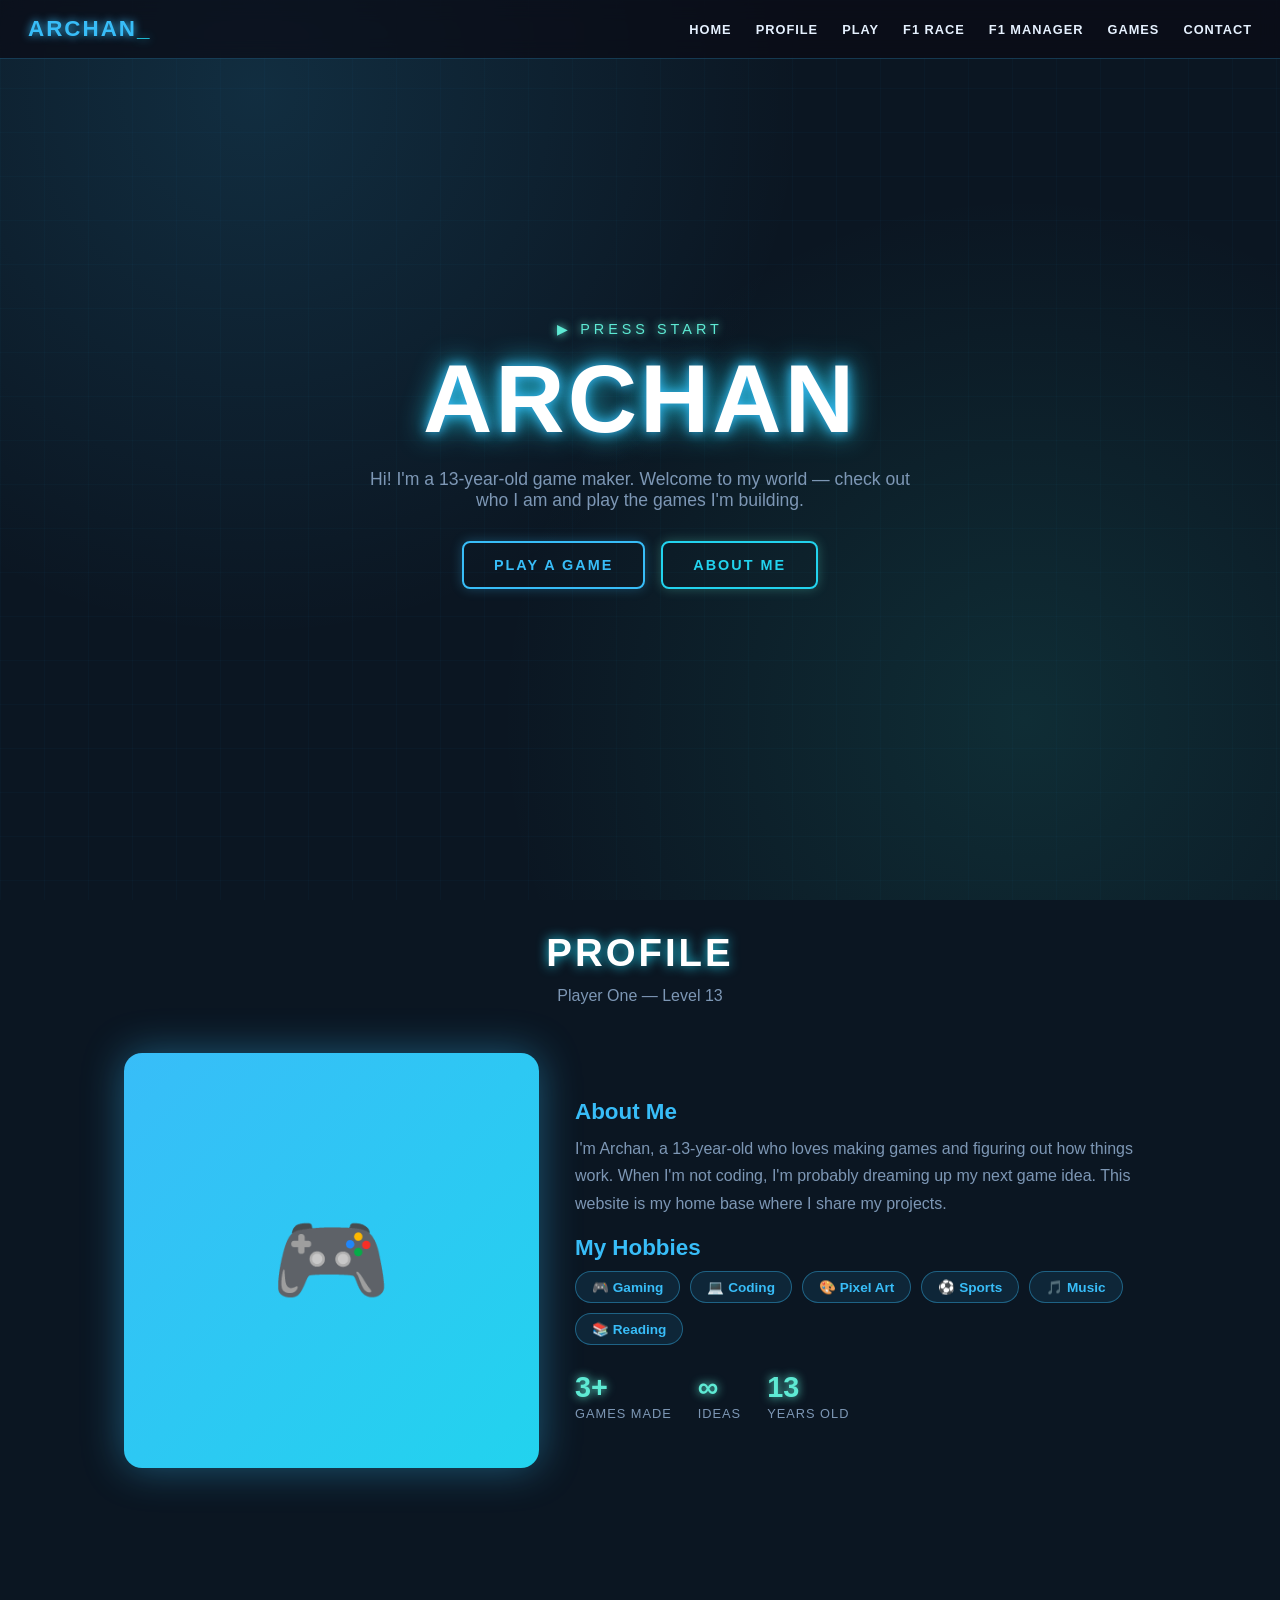
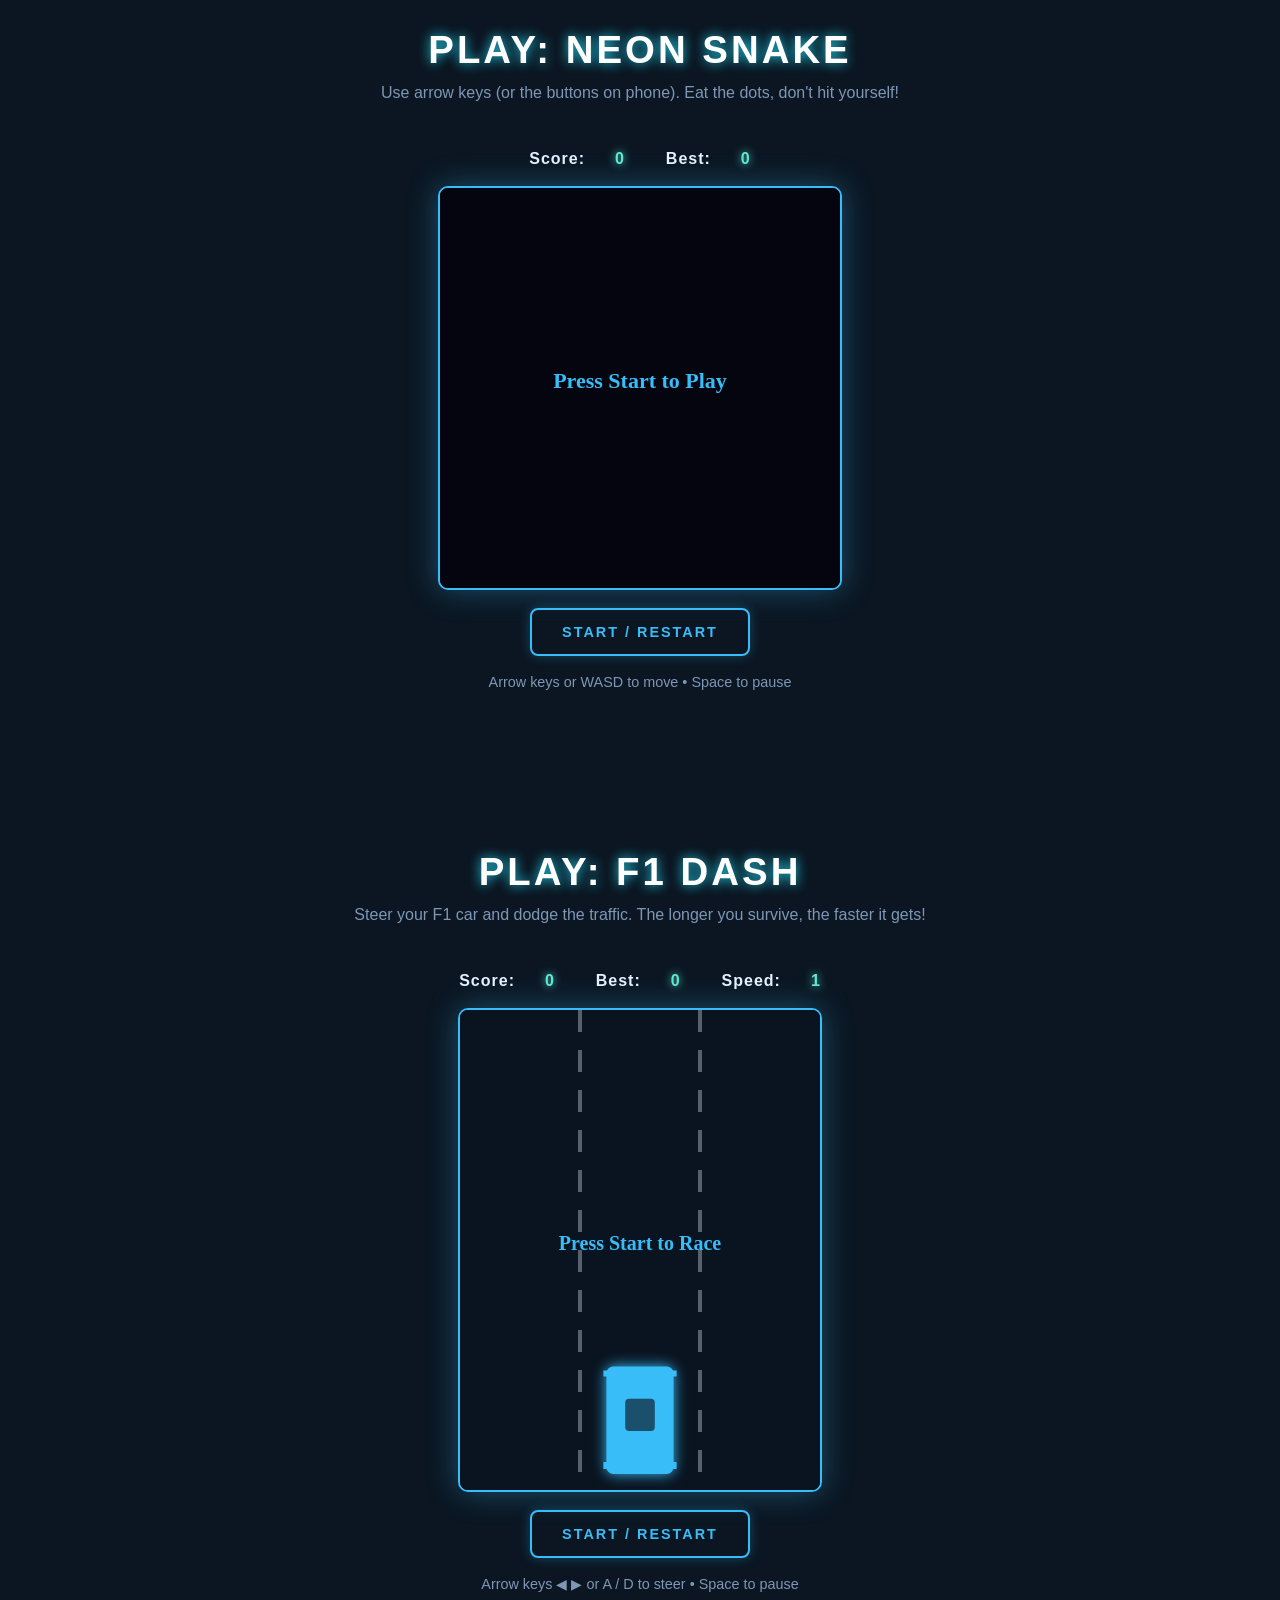
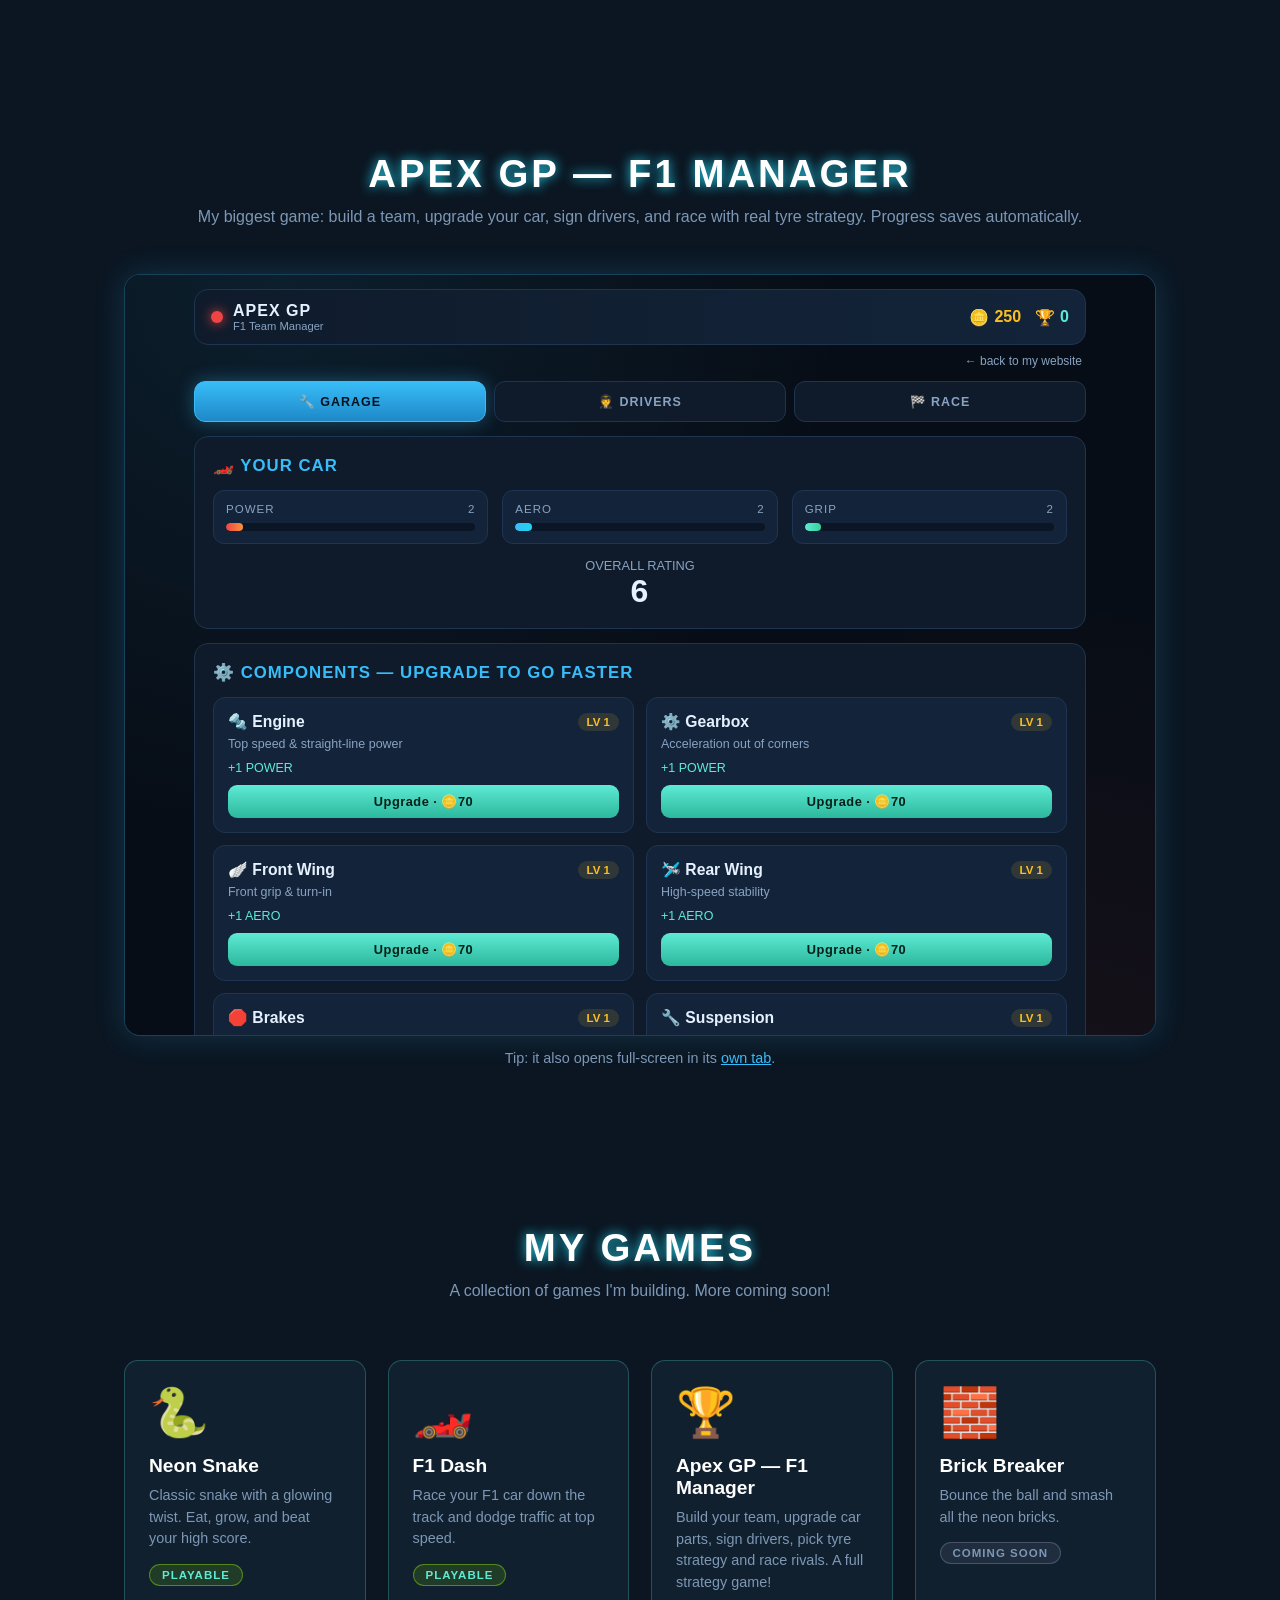
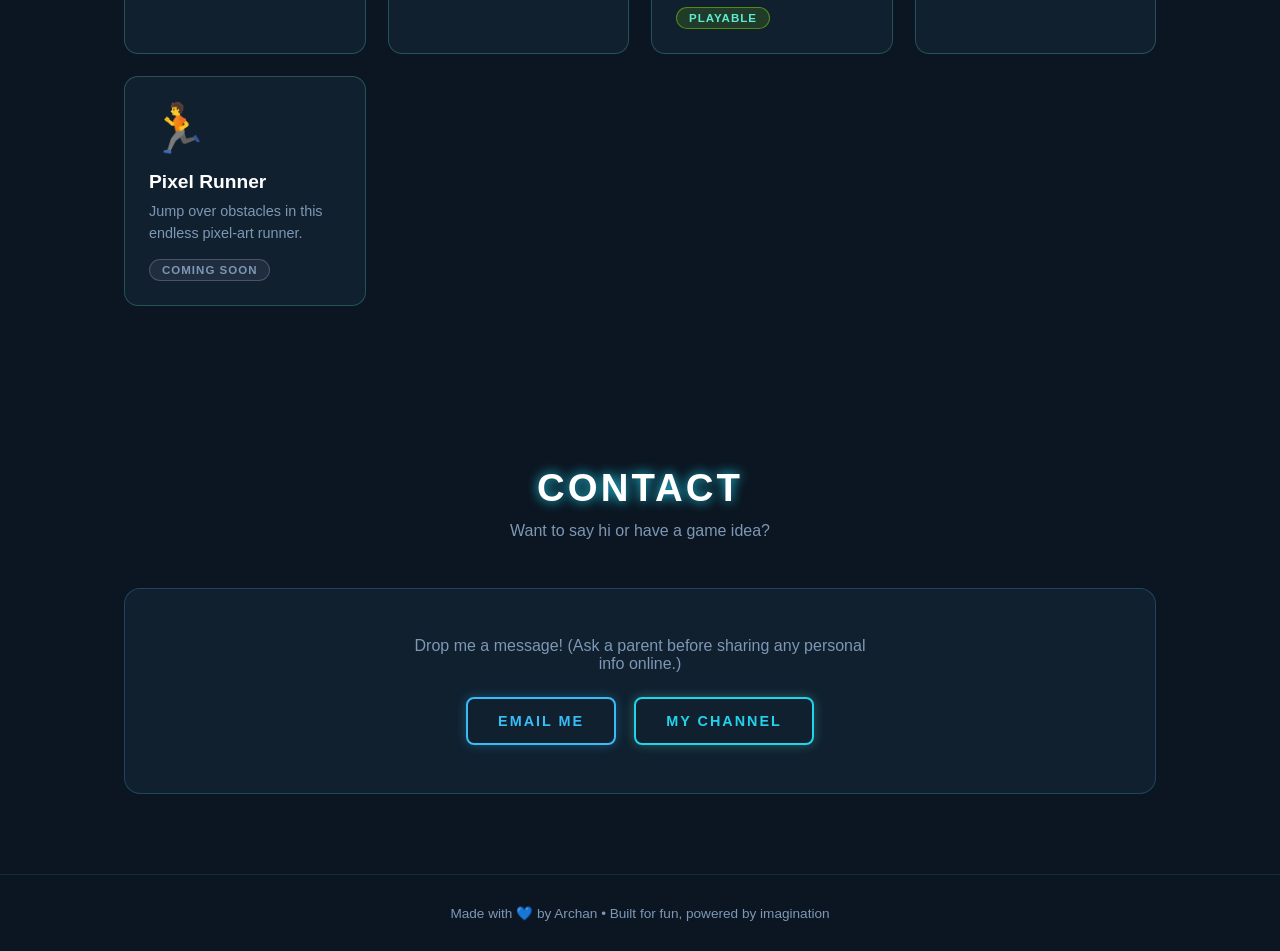
==== index.html @ 7ba4f59b "Initial commit: archan website" ====
<!DOCTYPE html>
<html lang="en">
<head>
<meta charset="UTF-8">
<meta name="viewport" content="width=device-width, initial-scale=1.0">
<title>Archan • Player One</title>
<style>
  :root{
    --bg:#0b1622;
    --bg2:#12233a;
    --neon:#38bdf8;   /* sky blue */
    --neon2:#22d3ee;  /* cyan */
    --neon3:#5eead4;  /* aqua/teal */
    --text:#e6f1ff;
    --muted:#7d97b5;
    --card:#10202f;
  }
  *{box-sizing:border-box;margin:0;padding:0}
  html{scroll-behavior:smooth}
  body{
    font-family:'Trebuchet MS','Segoe UI',sans-serif;
    background:var(--bg);
    color:var(--text);
    overflow-x:hidden;
  }
  /* animated grid background */
  body::before{
    content:"";position:fixed;inset:0;z-index:-2;
    background:
      radial-gradient(circle at 20% 10%, rgba(56,189,248,.14), transparent 42%),
      radial-gradient(circle at 80% 80%, rgba(45,212,191,.12), transparent 42%),
      var(--bg);
  }
  body::after{
    content:"";position:fixed;inset:0;z-index:-1;opacity:.25;
    background-image:
      linear-gradient(rgba(56,189,248,.12) 1px, transparent 1px),
      linear-gradient(90deg, rgba(56,189,248,.12) 1px, transparent 1px);
    background-size:44px 44px;
    animation:grid 14s linear infinite;
  }
  @keyframes grid{from{background-position:0 0}to{background-position:0 44px}}

  /* NAV */
  nav{
    position:sticky;top:0;z-index:50;
    display:flex;justify-content:space-between;align-items:center;
    padding:16px 28px;
    background:rgba(10,10,20,.7);
    backdrop-filter:blur(10px);
    border-bottom:1px solid rgba(56,189,248,.25);
  }
  .logo{
    font-size:1.4rem;font-weight:bold;letter-spacing:2px;
    color:var(--neon);
    text-shadow:0 0 8px var(--neon);
  }
  .logo span{color:var(--neon2);text-shadow:0 0 8px var(--neon2)}
  nav ul{display:flex;gap:24px;list-style:none}
  nav a{
    color:var(--text);text-decoration:none;font-weight:bold;
    text-transform:uppercase;font-size:.8rem;letter-spacing:1px;
    transition:.2s;
  }
  nav a:hover{color:var(--neon);text-shadow:0 0 8px var(--neon)}

  /* HERO */
  .hero{
    min-height:88vh;display:flex;flex-direction:column;
    align-items:center;justify-content:center;text-align:center;padding:40px 20px;
  }
  .hero .tag{
    color:var(--neon3);letter-spacing:4px;font-size:.9rem;
    text-shadow:0 0 8px var(--neon3);margin-bottom:14px;
    animation:blink 1.4s steps(2) infinite;
  }
  @keyframes blink{50%{opacity:.3}}
  .hero h1{
    font-size:clamp(2.6rem,9vw,6rem);line-height:1;
    text-transform:uppercase;letter-spacing:3px;
    color:#fff;
    text-shadow:0 0 12px var(--neon),0 0 28px var(--neon2);
  }
  .hero p{max-width:560px;margin:22px auto 30px;color:var(--muted);font-size:1.1rem}
  .btns{display:flex;gap:16px;flex-wrap:wrap;justify-content:center}
  .btn{
    padding:14px 30px;border:2px solid var(--neon);border-radius:8px;
    background:transparent;color:var(--neon);font-weight:bold;cursor:pointer;
    text-transform:uppercase;letter-spacing:2px;text-decoration:none;font-size:.9rem;
    transition:.2s;box-shadow:0 0 12px rgba(56,189,248,.3);
  }
  .btn:hover{background:var(--neon);color:var(--bg);box-shadow:0 0 24px var(--neon)}
  .btn.pink{border-color:var(--neon2);color:var(--neon2);box-shadow:0 0 12px rgba(94,234,212,.3)}
  .btn.pink:hover{background:var(--neon2);color:var(--bg);box-shadow:0 0 24px var(--neon2)}

  /* SECTIONS */
  section{padding:80px 24px;max-width:1080px;margin:0 auto}
  .title{
    text-align:center;font-size:2.4rem;text-transform:uppercase;
    letter-spacing:3px;margin-bottom:12px;color:#fff;
    text-shadow:0 0 12px var(--neon2);
  }
  .subtitle{text-align:center;color:var(--muted);margin-bottom:48px}

  /* PROFILE */
  .profile-grid{display:grid;grid-template-columns:1fr 1.4fr;gap:36px;align-items:center}
  .avatar{
    aspect-ratio:1;border-radius:18px;
    background:linear-gradient(135deg,var(--neon),var(--neon2));
    display:flex;align-items:center;justify-content:center;
    font-size:6rem;box-shadow:0 0 40px rgba(56,189,248,.4);
  }
  .bio h3{color:var(--neon);margin-bottom:10px;font-size:1.4rem}
  .bio p{color:var(--muted);line-height:1.7;margin-bottom:18px}
  .chips{display:flex;flex-wrap:wrap;gap:10px}
  .chip{
    padding:7px 16px;border-radius:30px;font-size:.85rem;font-weight:bold;
    background:rgba(56,189,248,.1);border:1px solid rgba(56,189,248,.4);color:var(--neon);
  }
  .stats{display:flex;gap:26px;margin-top:26px;flex-wrap:wrap}
  .stat b{display:block;font-size:1.8rem;color:var(--neon3);text-shadow:0 0 10px var(--neon3)}
  .stat span{color:var(--muted);font-size:.8rem;text-transform:uppercase;letter-spacing:1px}

  /* GAME */
  .game-wrap{display:flex;flex-direction:column;align-items:center;gap:18px}
  .game-hud{display:flex;gap:30px;font-weight:bold;letter-spacing:1px}
  .game-hud span{color:var(--neon3);text-shadow:0 0 8px var(--neon3)}
  canvas{
    background:#05050f;border:2px solid var(--neon);border-radius:10px;
    box-shadow:0 0 30px rgba(56,189,248,.35);max-width:100%;touch-action:none;
  }
  .game-help{color:var(--muted);font-size:.9rem;text-align:center}
  .dpad{display:none;grid-template-columns:repeat(3,56px);gap:8px;margin-top:6px}
  .dpad button{
    height:56px;border:1px solid var(--neon);background:rgba(56,189,248,.08);
    color:var(--neon);font-size:1.3rem;border-radius:10px;cursor:pointer;
  }
  .dpad button:active{background:var(--neon);color:var(--bg)}

  /* GALLERY */
  .gallery{display:grid;grid-template-columns:repeat(auto-fill,minmax(230px,1fr));gap:22px;margin-top:60px}
  .card{
    background:var(--card);border:1px solid rgba(94,234,212,.25);border-radius:14px;
    padding:24px;transition:.25s;cursor:pointer;
  }
  .card:hover{transform:translateY(-6px);border-color:var(--neon2);box-shadow:0 0 26px rgba(94,234,212,.35)}
  .card .ico{font-size:3rem;margin-bottom:14px}
  .card h4{font-size:1.2rem;margin-bottom:8px;color:#fff}
  .card p{color:var(--muted);font-size:.9rem;line-height:1.5}
  .card .badge{
    display:inline-block;margin-top:14px;font-size:.72rem;font-weight:bold;
    text-transform:uppercase;letter-spacing:1px;padding:4px 12px;border-radius:20px;
    background:rgba(157,255,0,.12);color:var(--neon3);border:1px solid rgba(157,255,0,.4);
  }
  .card .badge.soon{background:rgba(138,138,176,.12);color:var(--muted);border-color:rgba(138,138,176,.4)}

  /* CONTACT */
  .contact-box{
    text-align:center;background:var(--card);border:1px solid rgba(56,189,248,.25);
    border-radius:16px;padding:48px 24px;
  }
  .contact-box .links{display:flex;gap:18px;justify-content:center;flex-wrap:wrap;margin-top:24px}

  footer{text-align:center;padding:30px;color:var(--muted);font-size:.85rem;border-top:1px solid rgba(56,189,248,.15)}

  @media(max-width:720px){
    nav ul{display:none}
    .profile-grid{grid-template-columns:1fr;text-align:center}
    .chips,.stats{justify-content:center}
    .dpad{display:grid}
  }
</style>
</head>
<body>

<nav>
  <div class="logo">ARCHAN<span>_</span></div>
  <ul>
    <li><a href="#home">Home</a></li>
    <li><a href="#profile">Profile</a></li>
    <li><a href="#play">Play</a></li>
    <li><a href="#f1">F1 Race</a></li>
    <li><a href="#manager">F1 Manager</a></li>
    <li><a href="#games">Games</a></li>
    <li><a href="#contact">Contact</a></li>
  </ul>
</nav>

<header class="hero" id="home">
  <div class="tag">▶ PRESS START</div>
  <h1>Archan</h1>
  <p>Hi! I'm a 13-year-old game maker. Welcome to my world — check out who I am and play the games I'm building.</p>
  <div class="btns">
    <a href="#play" class="btn">Play a Game</a>
    <a href="#profile" class="btn pink">About Me</a>
  </div>
</header>

<!-- PROFILE -->
<section id="profile">
  <h2 class="title">Profile</h2>
  <p class="subtitle">Player One — Level 13</p>
  <div class="profile-grid">
    <div class="avatar">🎮</div>
    <div class="bio">
      <h3>About Me</h3>
      <p>I'm Archan, a 13-year-old who loves making games and figuring out how things work. When I'm not coding, I'm probably dreaming up my next game idea. This website is my home base where I share my projects.</p>
      <h3>My Hobbies</h3>
      <div class="chips">
        <span class="chip">🎮 Gaming</span>
        <span class="chip">💻 Coding</span>
        <span class="chip">🎨 Pixel Art</span>
        <span class="chip">⚽ Sports</span>
        <span class="chip">🎵 Music</span>
        <span class="chip">📚 Reading</span>
      </div>
      <div class="stats">
        <div class="stat"><b>3+</b><span>Games Made</span></div>
        <div class="stat"><b>∞</b><span>Ideas</span></div>
        <div class="stat"><b>13</b><span>Years Old</span></div>
      </div>
    </div>
  </div>
</section>

<!-- PLAYABLE GAME -->
<section id="play">
  <h2 class="title">Play: Neon Snake</h2>
  <p class="subtitle">Use arrow keys (or the buttons on phone). Eat the dots, don't hit yourself!</p>
  <div class="game-wrap">
    <div class="game-hud">Score: <span id="score">0</span> &nbsp; Best: <span id="best">0</span></div>
    <canvas id="snake" width="400" height="400"></canvas>
    <button class="btn" id="startBtn">Start / Restart</button>
    <p class="game-help">Arrow keys or WASD to move • Space to pause</p>
    <div class="dpad">
      <span></span><button data-dir="up">▲</button><span></span>
      <button data-dir="left">◀</button><button data-dir="down">▼</button><button data-dir="right">▶</button>
    </div>
  </div>
</section>

<!-- F1 RACING GAME -->
<section id="f1">
  <h2 class="title">Play: F1 Dash</h2>
  <p class="subtitle">Steer your F1 car and dodge the traffic. The longer you survive, the faster it gets!</p>
  <div class="game-wrap">
    <div class="game-hud">Score: <span id="f1score">0</span> &nbsp; Best: <span id="f1best">0</span> &nbsp; Speed: <span id="f1speed">1</span></div>
    <canvas id="race" width="360" height="480"></canvas>
    <button class="btn" id="f1Start">Start / Restart</button>
    <p class="game-help">Arrow keys ◀ ▶ or A / D to steer • Space to pause</p>
    <div class="dpad" style="grid-template-columns:repeat(2,72px)">
      <button data-rdir="left">◀</button><button data-rdir="right">▶</button>
    </div>
  </div>
</section>

<!-- F1 MANAGER (embedded full game) -->
<section id="manager">
  <h2 class="title">Apex GP — F1 Manager</h2>
  <p class="subtitle">My biggest game: build a team, upgrade your car, sign drivers, and race with real tyre strategy. Progress saves automatically.</p>
  <div style="border:1px solid rgba(56,189,248,.3);border-radius:16px;overflow:hidden;box-shadow:0 0 30px rgba(56,189,248,.18);background:#070d16">
    <iframe src="f1clash.html" title="Apex GP F1 Manager"
      style="width:100%;height:760px;border:0;display:block"
      loading="lazy"></iframe>
  </div>
  <p class="game-help" style="margin-top:14px">
    Tip: it also opens full-screen in its <a href="f1clash.html" target="_blank" style="color:var(--neon)">own tab</a>.
  </p>
</section>

<!-- GAME GALLERY -->
<section id="games">
  <h2 class="title">My Games</h2>
  <p class="subtitle">A collection of games I'm building. More coming soon!</p>
  <div class="gallery">
    <div class="card" onclick="document.getElementById('play').scrollIntoView()">
      <div class="ico">🐍</div>
      <h4>Neon Snake</h4>
      <p>Classic snake with a glowing twist. Eat, grow, and beat your high score.</p>
      <span class="badge">Playable</span>
    </div>
    <div class="card" onclick="document.getElementById('f1').scrollIntoView()">
      <div class="ico">🏎️</div>
      <h4>F1 Dash</h4>
      <p>Race your F1 car down the track and dodge traffic at top speed.</p>
      <span class="badge">Playable</span>
    </div>
    <div class="card" onclick="document.getElementById('manager').scrollIntoView()">
      <div class="ico">🏆</div>
      <h4>Apex GP — F1 Manager</h4>
      <p>Build your team, upgrade car parts, sign drivers, pick tyre strategy and race rivals. A full strategy game!</p>
      <span class="badge">Playable</span>
    </div>
    <div class="card">
      <div class="ico">🧱</div>
      <h4>Brick Breaker</h4>
      <p>Bounce the ball and smash all the neon bricks.</p>
      <span class="badge soon">Coming Soon</span>
    </div>
    <div class="card">
      <div class="ico">🏃</div>
      <h4>Pixel Runner</h4>
      <p>Jump over obstacles in this endless pixel-art runner.</p>
      <span class="badge soon">Coming Soon</span>
    </div>
  </div>
</section>

<!-- CONTACT -->
<section id="contact">
  <h2 class="title">Contact</h2>
  <p class="subtitle">Want to say hi or have a game idea?</p>
  <div class="contact-box">
    <p style="color:var(--muted);max-width:480px;margin:0 auto">Drop me a message! (Ask a parent before sharing any personal info online.)</p>
    <div class="links">
      <a href="#" class="btn">Email Me</a>
      <a href="#" class="btn pink">My Channel</a>
    </div>
  </div>
</section>

<footer>Made with 💙 by Archan • Built for fun, powered by imagination</footer>

<script>
(function(){
  const canvas = document.getElementById('snake');
  const ctx = canvas.getContext('2d');
  const GRID = 20;          // cells per row/col
  const CELL = canvas.width / GRID;
  let snake, dir, nextDir, food, score, best=0, loop=null, paused=false, over=true;

  const scoreEl = document.getElementById('score');
  const bestEl  = document.getElementById('best');

  function reset(){
    snake = [{x:10,y:10},{x:9,y:10},{x:8,y:10}];
    dir = {x:1,y:0}; nextDir = {x:1,y:0};
    score = 0; over=false; paused=false;
    placeFood();
    scoreEl.textContent = 0;
    if(loop) clearInterval(loop);
    loop = setInterval(tick, 110);
    draw();
  }

  function placeFood(){
    while(true){
      food = {x:Math.floor(Math.random()*GRID), y:Math.floor(Math.random()*GRID)};
      if(!snake.some(s=>s.x===food.x && s.y===food.y)) break;
    }
  }

  function tick(){
    if(paused || over) return;
    dir = nextDir;
    const head = {x:snake[0].x+dir.x, y:snake[0].y+dir.y};
    // wall collision
    if(head.x<0||head.x>=GRID||head.y<0||head.y>=GRID||snake.some(s=>s.x===head.x&&s.y===head.y)){
      gameOver(); return;
    }
    snake.unshift(head);
    if(head.x===food.x && head.y===food.y){
      score++; scoreEl.textContent=score;
      if(score>best){best=score; bestEl.textContent=best;}
      placeFood();
    } else {
      snake.pop();
    }
    draw();
  }

  function draw(){
    ctx.fillStyle='#05050f';
    ctx.fillRect(0,0,canvas.width,canvas.height);
    // food
    ctx.fillStyle='#5eead4';
    ctx.shadowColor='#5eead4'; ctx.shadowBlur=14;
    ctx.fillRect(food.x*CELL+3, food.y*CELL+3, CELL-6, CELL-6);
    // snake
    snake.forEach((s,i)=>{
      ctx.fillStyle = i===0 ? '#38bdf8' : '#22d3ee';
      ctx.shadowColor = i===0 ? '#38bdf8' : '#22d3ee';
      ctx.shadowBlur = 12;
      ctx.fillRect(s.x*CELL+2, s.y*CELL+2, CELL-4, CELL-4);
    });
    ctx.shadowBlur=0;
  }

  function gameOver(){
    over=true; clearInterval(loop);
    ctx.fillStyle='rgba(5,5,15,.8)';
    ctx.fillRect(0,0,canvas.width,canvas.height);
    ctx.fillStyle='#38bdf8';
    ctx.font='bold 30px Trebuchet MS';
    ctx.textAlign='center';
    ctx.fillText('GAME OVER', canvas.width/2, canvas.height/2-10);
    ctx.fillStyle='#e8e8ff';
    ctx.font='16px Trebuchet MS';
    ctx.fillText('Score: '+score+' — press Start', canvas.width/2, canvas.height/2+24);
  }

  function setDir(d){
    // prevent reversing
    if(d.x===-dir.x && d.y===-dir.y) return;
    nextDir = d;
  }

  document.addEventListener('keydown', e=>{
    const k=e.key.toLowerCase();
    if(['arrowup','w'].includes(k)) setDir({x:0,y:-1});
    else if(['arrowdown','s'].includes(k)) setDir({x:0,y:1});
    else if(['arrowleft','a'].includes(k)) setDir({x:-1,y:0});
    else if(['arrowright','d'].includes(k)) setDir({x:1,y:0});
    else if(k===' '){ if(!over){paused=!paused;} }
    if(k.startsWith('arrow')||k===' ') e.preventDefault();
  });

  document.querySelectorAll('.dpad button').forEach(b=>{
    b.addEventListener('click',()=>{
      const m={up:{x:0,y:-1},down:{x:0,y:1},left:{x:-1,y:0},right:{x:1,y:0}};
      setDir(m[b.dataset.dir]);
    });
  });

  document.getElementById('startBtn').addEventListener('click', reset);

  // initial idle screen
  draw && (function idle(){
    snake=[{x:10,y:10}]; food={x:14,y:10};
    ctx.fillStyle='#05050f'; ctx.fillRect(0,0,canvas.width,canvas.height);
    ctx.fillStyle='#38bdf8'; ctx.font='bold 22px Trebuchet MS'; ctx.textAlign='center';
    ctx.fillText('Press Start to Play', canvas.width/2, canvas.height/2);
  })();
})();

// ===== F1 DASH =====
(function(){
  const canvas = document.getElementById('race');
  const ctx = canvas.getContext('2d');
  const W = canvas.width, H = canvas.height;
  const LANES = 3;
  const laneW = W / LANES;
  const carW = laneW * 0.56, carH = carW * 1.6;

  const scoreEl = document.getElementById('f1score');
  const bestEl  = document.getElementById('f1best');
  const speedEl = document.getElementById('f1speed');

  let player, enemies, score, best=0, speed, dash, loop=null, over=true, paused=false, spawnT;

  function laneX(i){ return i*laneW + (laneW-carW)/2; }

  function reset(){
    player = {lane:1, x:laneX(1), y:H-carH-16};
    enemies = []; score=0; speed=2.4; dash=0; spawnT=0;
    over=false; paused=false;
    speedEl.textContent = '1';
    if(loop) cancelAnimationFrame(loop);
    last = performance.now();
    loop = requestAnimationFrame(frame);
  }

  function spawn(){
    const lane = Math.floor(Math.random()*LANES);
    enemies.push({lane, x:laneX(lane), y:-carH, color:pick()});
  }
  function pick(){
    const c=['#ef4444','#f59e0b','#a855f7','#ec4899','#84cc16']; // rival cars (warm colors pop on blue)
    return c[Math.floor(Math.random()*c.length)];
  }

  let last=0;
  function frame(t){
    const dt = Math.min(40, t-last)/16.67; last=t;
    if(!paused && !over) update(dt);
    draw();
    loop = requestAnimationFrame(frame);
  }

  function update(dt){
    dash = (dash + speed*dt*4) % 40;
    // smooth player slide to target lane
    const tx = laneX(player.lane);
    player.x += (tx - player.x) * Math.min(1, 0.25*dt);

    spawnT -= dt;
    if(spawnT <= 0){
      spawn();
      spawnT = Math.max(26, 60 - speed*4); // spawn gap shrinks as speed grows
    }

    for(const e of enemies){ e.y += speed*dt; }
    // remove off-screen + score
    enemies = enemies.filter(e=>{
      if(e.y > H){ score++; scoreEl.textContent=score; if(score>best){best=score;bestEl.textContent=best;} return false; }
      return true;
    });

    // collision
    for(const e of enemies){
      if(Math.abs(e.x-player.x)<carW*0.8 && Math.abs(e.y-player.y)<carH*0.85){ end(); return; }
    }

    // ramp speed
    speed += 0.0016*dt;
    speedEl.textContent = Math.min(9, Math.floor(speed/1.2)).toString();
  }

  function roadLines(){
    ctx.strokeStyle='rgba(230,241,255,.35)';
    ctx.lineWidth=4; ctx.setLineDash([22,18]);
    for(let i=1;i<LANES;i++){
      ctx.beginPath();
      ctx.lineDashOffset = -dash;
      ctx.moveTo(i*laneW,0); ctx.lineTo(i*laneW,H); ctx.stroke();
    }
    ctx.setLineDash([]);
  }

  function car(x,y,color,glow){
    ctx.save();
    ctx.shadowColor=glow; ctx.shadowBlur=14;
    // body
    ctx.fillStyle=color;
    roundRect(x, y, carW, carH, 7); ctx.fill();
    // cockpit
    ctx.shadowBlur=0;
    ctx.fillStyle='rgba(11,22,34,.65)';
    roundRect(x+carW*0.28, y+carH*0.3, carW*0.44, carH*0.3, 4); ctx.fill();
    // wings
    ctx.fillStyle=color;
    ctx.fillRect(x-3, y+4, carW+6, 6);
    ctx.fillRect(x-3, y+carH-12, carW+6, 7);
    ctx.restore();
  }
  function roundRect(x,y,w,h,r){
    ctx.beginPath();
    ctx.moveTo(x+r,y);
    ctx.arcTo(x+w,y,x+w,y+h,r);
    ctx.arcTo(x+w,y+h,x,y+h,r);
    ctx.arcTo(x,y+h,x,y,r);
    ctx.arcTo(x,y,x+w,y,r);
    ctx.closePath();
  }

  function draw(){
    // road
    ctx.fillStyle='#0a1420'; ctx.fillRect(0,0,W,H);
    // grassy edges
    ctx.fillStyle='rgba(56,189,248,.06)';
    ctx.fillRect(0,0,8,H); ctx.fillRect(W-8,0,8,H);
    roadLines();
    for(const e of enemies) car(e.x, e.y, e.color, e.color);
    if(player) car(player.x, player.y, '#38bdf8', '#38bdf8');
    if(over){
      ctx.fillStyle='rgba(10,20,32,.8)'; ctx.fillRect(0,0,W,H);
      ctx.fillStyle='#38bdf8'; ctx.textAlign='center';
      ctx.font='bold 30px Trebuchet MS';
      ctx.fillText('CRASH!', W/2, H/2-10);
      ctx.fillStyle='#e6f1ff'; ctx.font='16px Trebuchet MS';
      ctx.fillText('Score: '+score+' — press Start', W/2, H/2+22);
    } else if(paused){
      ctx.fillStyle='rgba(10,20,32,.7)'; ctx.fillRect(0,0,W,H);
      ctx.fillStyle='#5eead4'; ctx.textAlign='center'; ctx.font='bold 26px Trebuchet MS';
      ctx.fillText('PAUSED', W/2, H/2);
    }
  }

  function end(){ over=true; draw(); }
  function move(d){
    if(over||paused) return;
    player.lane = Math.max(0, Math.min(LANES-1, player.lane + d));
  }

  document.addEventListener('keydown', e=>{
    const k=e.key.toLowerCase();
    if(['arrowleft','a'].includes(k)){ move(-1); e.preventDefault(); }
    else if(['arrowright','d'].includes(k)){ move(1); e.preventDefault(); }
    else if(k===' '){ if(!over){ paused=!paused; draw(); } }
  });
  document.querySelectorAll('[data-rdir]').forEach(b=>{
    b.addEventListener('click',()=> move(b.dataset.rdir==='left'?-1:1));
  });
  document.getElementById('f1Start').addEventListener('click', reset);

  // idle screen
  (function idle(){
    ctx.fillStyle='#0a1420'; ctx.fillRect(0,0,W,H);
    player={lane:1,x:laneX(1),y:H-carH-16}; dash=0;
    roadLines(); car(player.x, player.y, '#38bdf8', '#38bdf8');
    ctx.fillStyle='#38bdf8'; ctx.font='bold 20px Trebuchet MS'; ctx.textAlign='center';
    ctx.fillText('Press Start to Race', W/2, H/2);
  })();
})();
</script>
</body>
</html>
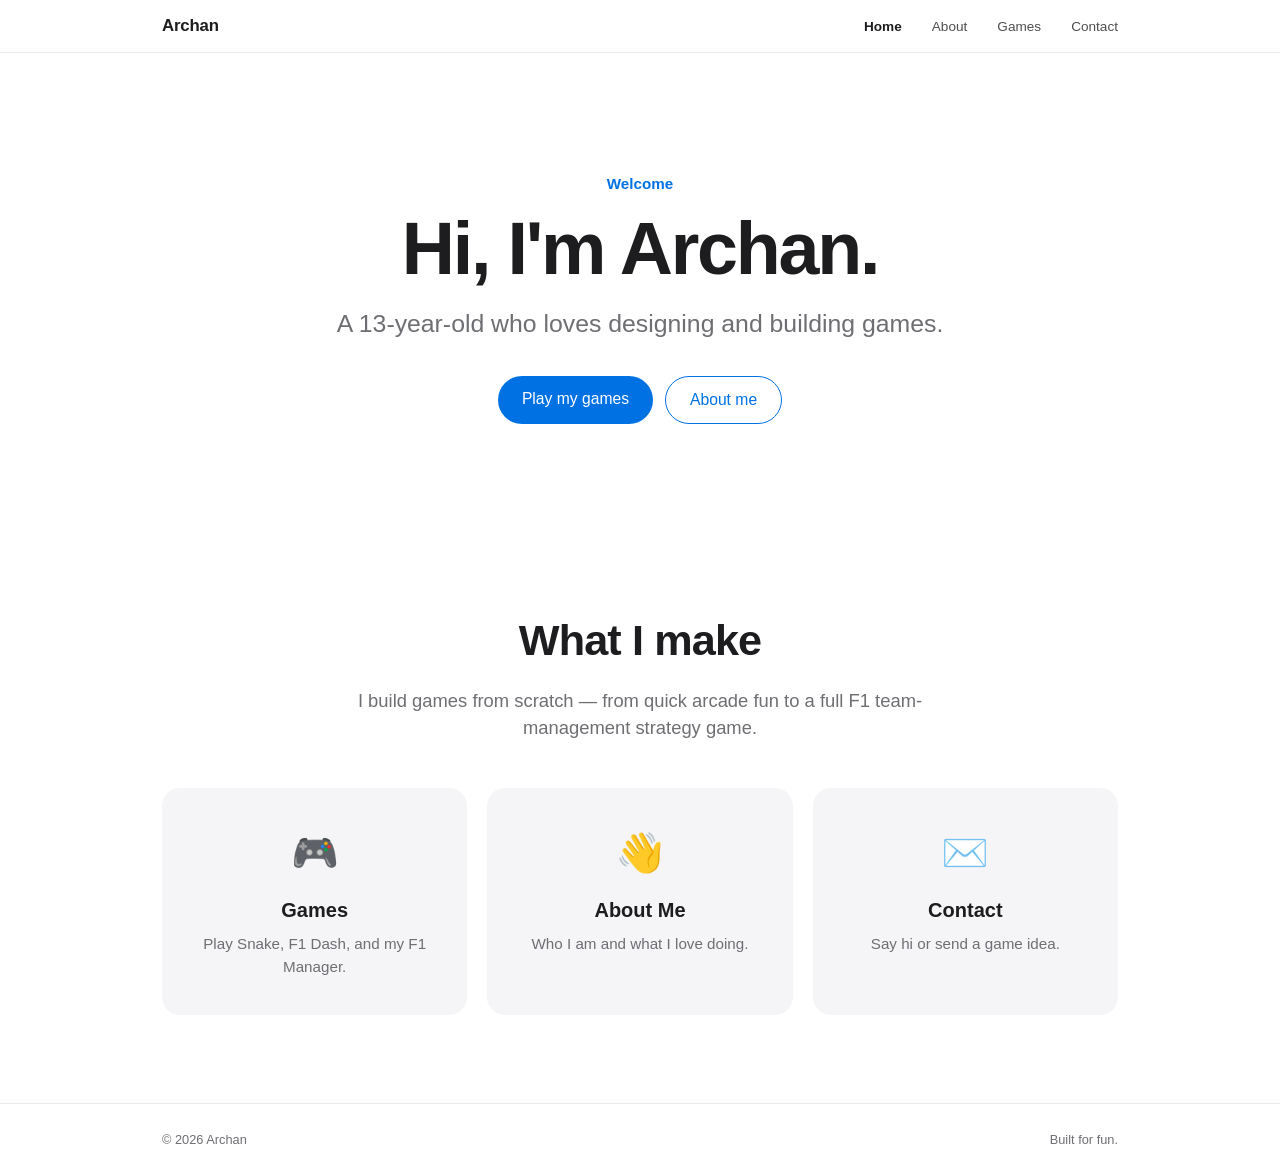
==== commit e2f62eca: "Minimalist 4-page site with games and F1 manager" ====
--- a/index.html
+++ b/index.html
@@ -3,595 +3,43 @@
 <head>
 <meta charset="UTF-8">
 <meta name="viewport" content="width=device-width, initial-scale=1.0">
-<title>Archan • Player One</title>
-<style>
-  :root{
-    --bg:#0b1622;
-    --bg2:#12233a;
-    --neon:#38bdf8;   /* sky blue */
-    --neon2:#22d3ee;  /* cyan */
-    --neon3:#5eead4;  /* aqua/teal */
-    --text:#e6f1ff;
-    --muted:#7d97b5;
-    --card:#10202f;
-  }
-  *{box-sizing:border-box;margin:0;padding:0}
-  html{scroll-behavior:smooth}
-  body{
-    font-family:'Trebuchet MS','Segoe UI',sans-serif;
-    background:var(--bg);
-    color:var(--text);
-    overflow-x:hidden;
-  }
-  /* animated grid background */
-  body::before{
-    content:"";position:fixed;inset:0;z-index:-2;
-    background:
-      radial-gradient(circle at 20% 10%, rgba(56,189,248,.14), transparent 42%),
-      radial-gradient(circle at 80% 80%, rgba(45,212,191,.12), transparent 42%),
-      var(--bg);
-  }
-  body::after{
-    content:"";position:fixed;inset:0;z-index:-1;opacity:.25;
-    background-image:
-      linear-gradient(rgba(56,189,248,.12) 1px, transparent 1px),
-      linear-gradient(90deg, rgba(56,189,248,.12) 1px, transparent 1px);
-    background-size:44px 44px;
-    animation:grid 14s linear infinite;
-  }
-  @keyframes grid{from{background-position:0 0}to{background-position:0 44px}}
-
-  /* NAV */
-  nav{
-    position:sticky;top:0;z-index:50;
-    display:flex;justify-content:space-between;align-items:center;
-    padding:16px 28px;
-    background:rgba(10,10,20,.7);
-    backdrop-filter:blur(10px);
-    border-bottom:1px solid rgba(56,189,248,.25);
-  }
-  .logo{
-    font-size:1.4rem;font-weight:bold;letter-spacing:2px;
-    color:var(--neon);
-    text-shadow:0 0 8px var(--neon);
-  }
-  .logo span{color:var(--neon2);text-shadow:0 0 8px var(--neon2)}
-  nav ul{display:flex;gap:24px;list-style:none}
-  nav a{
-    color:var(--text);text-decoration:none;font-weight:bold;
-    text-transform:uppercase;font-size:.8rem;letter-spacing:1px;
-    transition:.2s;
-  }
-  nav a:hover{color:var(--neon);text-shadow:0 0 8px var(--neon)}
-
-  /* HERO */
-  .hero{
-    min-height:88vh;display:flex;flex-direction:column;
-    align-items:center;justify-content:center;text-align:center;padding:40px 20px;
-  }
-  .hero .tag{
-    color:var(--neon3);letter-spacing:4px;font-size:.9rem;
-    text-shadow:0 0 8px var(--neon3);margin-bottom:14px;
-    animation:blink 1.4s steps(2) infinite;
-  }
-  @keyframes blink{50%{opacity:.3}}
-  .hero h1{
-    font-size:clamp(2.6rem,9vw,6rem);line-height:1;
-    text-transform:uppercase;letter-spacing:3px;
-    color:#fff;
-    text-shadow:0 0 12px var(--neon),0 0 28px var(--neon2);
-  }
-  .hero p{max-width:560px;margin:22px auto 30px;color:var(--muted);font-size:1.1rem}
-  .btns{display:flex;gap:16px;flex-wrap:wrap;justify-content:center}
-  .btn{
-    padding:14px 30px;border:2px solid var(--neon);border-radius:8px;
-    background:transparent;color:var(--neon);font-weight:bold;cursor:pointer;
-    text-transform:uppercase;letter-spacing:2px;text-decoration:none;font-size:.9rem;
-    transition:.2s;box-shadow:0 0 12px rgba(56,189,248,.3);
-  }
-  .btn:hover{background:var(--neon);color:var(--bg);box-shadow:0 0 24px var(--neon)}
-  .btn.pink{border-color:var(--neon2);color:var(--neon2);box-shadow:0 0 12px rgba(94,234,212,.3)}
-  .btn.pink:hover{background:var(--neon2);color:var(--bg);box-shadow:0 0 24px var(--neon2)}
-
-  /* SECTIONS */
-  section{padding:80px 24px;max-width:1080px;margin:0 auto}
-  .title{
-    text-align:center;font-size:2.4rem;text-transform:uppercase;
-    letter-spacing:3px;margin-bottom:12px;color:#fff;
-    text-shadow:0 0 12px var(--neon2);
-  }
-  .subtitle{text-align:center;color:var(--muted);margin-bottom:48px}
-
-  /* PROFILE */
-  .profile-grid{display:grid;grid-template-columns:1fr 1.4fr;gap:36px;align-items:center}
-  .avatar{
-    aspect-ratio:1;border-radius:18px;
-    background:linear-gradient(135deg,var(--neon),var(--neon2));
-    display:flex;align-items:center;justify-content:center;
-    font-size:6rem;box-shadow:0 0 40px rgba(56,189,248,.4);
-  }
-  .bio h3{color:var(--neon);margin-bottom:10px;font-size:1.4rem}
-  .bio p{color:var(--muted);line-height:1.7;margin-bottom:18px}
-  .chips{display:flex;flex-wrap:wrap;gap:10px}
-  .chip{
-    padding:7px 16px;border-radius:30px;font-size:.85rem;font-weight:bold;
-    background:rgba(56,189,248,.1);border:1px solid rgba(56,189,248,.4);color:var(--neon);
-  }
-  .stats{display:flex;gap:26px;margin-top:26px;flex-wrap:wrap}
-  .stat b{display:block;font-size:1.8rem;color:var(--neon3);text-shadow:0 0 10px var(--neon3)}
-  .stat span{color:var(--muted);font-size:.8rem;text-transform:uppercase;letter-spacing:1px}
-
-  /* GAME */
-  .game-wrap{display:flex;flex-direction:column;align-items:center;gap:18px}
-  .game-hud{display:flex;gap:30px;font-weight:bold;letter-spacing:1px}
-  .game-hud span{color:var(--neon3);text-shadow:0 0 8px var(--neon3)}
-  canvas{
-    background:#05050f;border:2px solid var(--neon);border-radius:10px;
-    box-shadow:0 0 30px rgba(56,189,248,.35);max-width:100%;touch-action:none;
-  }
-  .game-help{color:var(--muted);font-size:.9rem;text-align:center}
-  .dpad{display:none;grid-template-columns:repeat(3,56px);gap:8px;margin-top:6px}
-  .dpad button{
-    height:56px;border:1px solid var(--neon);background:rgba(56,189,248,.08);
-    color:var(--neon);font-size:1.3rem;border-radius:10px;cursor:pointer;
-  }
-  .dpad button:active{background:var(--neon);color:var(--bg)}
-
-  /* GALLERY */
-  .gallery{display:grid;grid-template-columns:repeat(auto-fill,minmax(230px,1fr));gap:22px;margin-top:60px}
-  .card{
-    background:var(--card);border:1px solid rgba(94,234,212,.25);border-radius:14px;
-    padding:24px;transition:.25s;cursor:pointer;
-  }
-  .card:hover{transform:translateY(-6px);border-color:var(--neon2);box-shadow:0 0 26px rgba(94,234,212,.35)}
-  .card .ico{font-size:3rem;margin-bottom:14px}
-  .card h4{font-size:1.2rem;margin-bottom:8px;color:#fff}
-  .card p{color:var(--muted);font-size:.9rem;line-height:1.5}
-  .card .badge{
-    display:inline-block;margin-top:14px;font-size:.72rem;font-weight:bold;
-    text-transform:uppercase;letter-spacing:1px;padding:4px 12px;border-radius:20px;
-    background:rgba(157,255,0,.12);color:var(--neon3);border:1px solid rgba(157,255,0,.4);
-  }
-  .card .badge.soon{background:rgba(138,138,176,.12);color:var(--muted);border-color:rgba(138,138,176,.4)}
-
-  /* CONTACT */
-  .contact-box{
-    text-align:center;background:var(--card);border:1px solid rgba(56,189,248,.25);
-    border-radius:16px;padding:48px 24px;
-  }
-  .contact-box .links{display:flex;gap:18px;justify-content:center;flex-wrap:wrap;margin-top:24px}
-
-  footer{text-align:center;padding:30px;color:var(--muted);font-size:.85rem;border-top:1px solid rgba(56,189,248,.15)}
-
-  @media(max-width:720px){
-    nav ul{display:none}
-    .profile-grid{grid-template-columns:1fr;text-align:center}
-    .chips,.stats{justify-content:center}
-    .dpad{display:grid}
-  }
-</style>
+<title>Archan</title>
+<link rel="stylesheet" href="styles.css">
 </head>
 <body>
 
-<nav>
-  <div class="logo">ARCHAN<span>_</span></div>
-  <ul>
-    <li><a href="#home">Home</a></li>
-    <li><a href="#profile">Profile</a></li>
-    <li><a href="#play">Play</a></li>
-    <li><a href="#f1">F1 Race</a></li>
-    <li><a href="#manager">F1 Manager</a></li>
-    <li><a href="#games">Games</a></li>
-    <li><a href="#contact">Contact</a></li>
+<header class="nav"><div class="nav-inner">
+  <a class="brand" href="index.html">Archan</a>
+  <ul class="nav-links">
+    <li><a href="index.html" class="active">Home</a></li>
+    <li><a href="about.html">About</a></li>
+    <li><a href="games.html">Games</a></li>
+    <li><a href="contact.html">Contact</a></li>
   </ul>
-</nav>
+</div></header>
 
-<header class="hero" id="home">
-  <div class="tag">▶ PRESS START</div>
-  <h1>Archan</h1>
-  <p>Hi! I'm a 13-year-old game maker. Welcome to my world — check out who I am and play the games I'm building.</p>
-  <div class="btns">
-    <a href="#play" class="btn">Play a Game</a>
-    <a href="#profile" class="btn pink">About Me</a>
-  </div>
-</header>
-
-<!-- PROFILE -->
-<section id="profile">
-  <h2 class="title">Profile</h2>
-  <p class="subtitle">Player One — Level 13</p>
-  <div class="profile-grid">
-    <div class="avatar">🎮</div>
-    <div class="bio">
-      <h3>About Me</h3>
-      <p>I'm Archan, a 13-year-old who loves making games and figuring out how things work. When I'm not coding, I'm probably dreaming up my next game idea. This website is my home base where I share my projects.</p>
-      <h3>My Hobbies</h3>
-      <div class="chips">
-        <span class="chip">🎮 Gaming</span>
-        <span class="chip">💻 Coding</span>
-        <span class="chip">🎨 Pixel Art</span>
-        <span class="chip">⚽ Sports</span>
-        <span class="chip">🎵 Music</span>
-        <span class="chip">📚 Reading</span>
-      </div>
-      <div class="stats">
-        <div class="stat"><b>3+</b><span>Games Made</span></div>
-        <div class="stat"><b>∞</b><span>Ideas</span></div>
-        <div class="stat"><b>13</b><span>Years Old</span></div>
-      </div>
-    </div>
+<section class="hero">
+  <div class="eyebrow">Welcome</div>
+  <h1>Hi, I'm Archan.</h1>
+  <p class="sub">A 13-year-old who loves designing and building games.</p>
+  <div class="cta">
+    <a class="btn" href="games.html">Play my games</a>
+    <a class="btn ghost" href="about.html">About me</a>
   </div>
 </section>
 
-<!-- PLAYABLE GAME -->
-<section id="play">
-  <h2 class="title">Play: Neon Snake</h2>
-  <p class="subtitle">Use arrow keys (or the buttons on phone). Eat the dots, don't hit yourself!</p>
-  <div class="game-wrap">
-    <div class="game-hud">Score: <span id="score">0</span> &nbsp; Best: <span id="best">0</span></div>
-    <canvas id="snake" width="400" height="400"></canvas>
-    <button class="btn" id="startBtn">Start / Restart</button>
-    <p class="game-help">Arrow keys or WASD to move • Space to pause</p>
-    <div class="dpad">
-      <span></span><button data-dir="up">▲</button><span></span>
-      <button data-dir="left">◀</button><button data-dir="down">▼</button><button data-dir="right">▶</button>
+<main>
+  <section class="section">
+    <h2 class="h">What I make</h2>
+    <p class="lead">I build games from scratch — from quick arcade fun to a full F1 team-management strategy game.</p>
+    <div class="grid tiles">
+      <a class="tile" href="games.html"><div class="ic">🎮</div><h3>Games</h3><p>Play Snake, F1 Dash, and my F1 Manager.</p></a>
+      <a class="tile" href="about.html"><div class="ic">👋</div><h3>About Me</h3><p>Who I am and what I love doing.</p></a>
+      <a class="tile" href="contact.html"><div class="ic">✉️</div><h3>Contact</h3><p>Say hi or send a game idea.</p></a>
     </div>
-  </div>
-</section>
+  </section>
+</main>
 
-<!-- F1 RACING GAME -->
-<section id="f1">
-  <h2 class="title">Play: F1 Dash</h2>
-  <p class="subtitle">Steer your F1 car and dodge the traffic. The longer you survive, the faster it gets!</p>
-  <div class="game-wrap">
-    <div class="game-hud">Score: <span id="f1score">0</span> &nbsp; Best: <span id="f1best">0</span> &nbsp; Speed: <span id="f1speed">1</span></div>
-    <canvas id="race" width="360" height="480"></canvas>
-    <button class="btn" id="f1Start">Start / Restart</button>
-    <p class="game-help">Arrow keys ◀ ▶ or A / D to steer • Space to pause</p>
-    <div class="dpad" style="grid-template-columns:repeat(2,72px)">
-      <button data-rdir="left">◀</button><button data-rdir="right">▶</button>
-    </div>
-  </div>
-</section>
-
-<!-- F1 MANAGER (embedded full game) -->
-<section id="manager">
-  <h2 class="title">Apex GP — F1 Manager</h2>
-  <p class="subtitle">My biggest game: build a team, upgrade your car, sign drivers, and race with real tyre strategy. Progress saves automatically.</p>
-  <div style="border:1px solid rgba(56,189,248,.3);border-radius:16px;overflow:hidden;box-shadow:0 0 30px rgba(56,189,248,.18);background:#070d16">
-    <iframe src="f1clash.html" title="Apex GP F1 Manager"
-      style="width:100%;height:760px;border:0;display:block"
-      loading="lazy"></iframe>
-  </div>
-  <p class="game-help" style="margin-top:14px">
-    Tip: it also opens full-screen in its <a href="f1clash.html" target="_blank" style="color:var(--neon)">own tab</a>.
-  </p>
-</section>
-
-<!-- GAME GALLERY -->
-<section id="games">
-  <h2 class="title">My Games</h2>
-  <p class="subtitle">A collection of games I'm building. More coming soon!</p>
-  <div class="gallery">
-    <div class="card" onclick="document.getElementById('play').scrollIntoView()">
-      <div class="ico">🐍</div>
-      <h4>Neon Snake</h4>
-      <p>Classic snake with a glowing twist. Eat, grow, and beat your high score.</p>
-      <span class="badge">Playable</span>
-    </div>
-    <div class="card" onclick="document.getElementById('f1').scrollIntoView()">
-      <div class="ico">🏎️</div>
-      <h4>F1 Dash</h4>
-      <p>Race your F1 car down the track and dodge traffic at top speed.</p>
-      <span class="badge">Playable</span>
-    </div>
-    <div class="card" onclick="document.getElementById('manager').scrollIntoView()">
-      <div class="ico">🏆</div>
-      <h4>Apex GP — F1 Manager</h4>
-      <p>Build your team, upgrade car parts, sign drivers, pick tyre strategy and race rivals. A full strategy game!</p>
-      <span class="badge">Playable</span>
-    </div>
-    <div class="card">
-      <div class="ico">🧱</div>
-      <h4>Brick Breaker</h4>
-      <p>Bounce the ball and smash all the neon bricks.</p>
-      <span class="badge soon">Coming Soon</span>
-    </div>
-    <div class="card">
-      <div class="ico">🏃</div>
-      <h4>Pixel Runner</h4>
-      <p>Jump over obstacles in this endless pixel-art runner.</p>
-      <span class="badge soon">Coming Soon</span>
-    </div>
-  </div>
-</section>
-
-<!-- CONTACT -->
-<section id="contact">
-  <h2 class="title">Contact</h2>
-  <p class="subtitle">Want to say hi or have a game idea?</p>
-  <div class="contact-box">
-    <p style="color:var(--muted);max-width:480px;margin:0 auto">Drop me a message! (Ask a parent before sharing any personal info online.)</p>
-    <div class="links">
-      <a href="#" class="btn">Email Me</a>
-      <a href="#" class="btn pink">My Channel</a>
-    </div>
-  </div>
-</section>
-
-<footer>Made with 💙 by Archan • Built for fun, powered by imagination</footer>
-
-<script>
-(function(){
-  const canvas = document.getElementById('snake');
-  const ctx = canvas.getContext('2d');
-  const GRID = 20;          // cells per row/col
-  const CELL = canvas.width / GRID;
-  let snake, dir, nextDir, food, score, best=0, loop=null, paused=false, over=true;
-
-  const scoreEl = document.getElementById('score');
-  const bestEl  = document.getElementById('best');
-
-  function reset(){
-    snake = [{x:10,y:10},{x:9,y:10},{x:8,y:10}];
-    dir = {x:1,y:0}; nextDir = {x:1,y:0};
-    score = 0; over=false; paused=false;
-    placeFood();
-    scoreEl.textContent = 0;
-    if(loop) clearInterval(loop);
-    loop = setInterval(tick, 110);
-    draw();
-  }
-
-  function placeFood(){
-    while(true){
-      food = {x:Math.floor(Math.random()*GRID), y:Math.floor(Math.random()*GRID)};
-      if(!snake.some(s=>s.x===food.x && s.y===food.y)) break;
-    }
-  }
-
-  function tick(){
-    if(paused || over) return;
-    dir = nextDir;
-    const head = {x:snake[0].x+dir.x, y:snake[0].y+dir.y};
-    // wall collision
-    if(head.x<0||head.x>=GRID||head.y<0||head.y>=GRID||snake.some(s=>s.x===head.x&&s.y===head.y)){
-      gameOver(); return;
-    }
-    snake.unshift(head);
-    if(head.x===food.x && head.y===food.y){
-      score++; scoreEl.textContent=score;
-      if(score>best){best=score; bestEl.textContent=best;}
-      placeFood();
-    } else {
-      snake.pop();
-    }
-    draw();
-  }
-
-  function draw(){
-    ctx.fillStyle='#05050f';
-    ctx.fillRect(0,0,canvas.width,canvas.height);
-    // food
-    ctx.fillStyle='#5eead4';
-    ctx.shadowColor='#5eead4'; ctx.shadowBlur=14;
-    ctx.fillRect(food.x*CELL+3, food.y*CELL+3, CELL-6, CELL-6);
-    // snake
-    snake.forEach((s,i)=>{
-      ctx.fillStyle = i===0 ? '#38bdf8' : '#22d3ee';
-      ctx.shadowColor = i===0 ? '#38bdf8' : '#22d3ee';
-      ctx.shadowBlur = 12;
-      ctx.fillRect(s.x*CELL+2, s.y*CELL+2, CELL-4, CELL-4);
-    });
-    ctx.shadowBlur=0;
-  }
-
-  function gameOver(){
-    over=true; clearInterval(loop);
-    ctx.fillStyle='rgba(5,5,15,.8)';
-    ctx.fillRect(0,0,canvas.width,canvas.height);
-    ctx.fillStyle='#38bdf8';
-    ctx.font='bold 30px Trebuchet MS';
-    ctx.textAlign='center';
-    ctx.fillText('GAME OVER', canvas.width/2, canvas.height/2-10);
-    ctx.fillStyle='#e8e8ff';
-    ctx.font='16px Trebuchet MS';
-    ctx.fillText('Score: '+score+' — press Start', canvas.width/2, canvas.height/2+24);
-  }
-
-  function setDir(d){
-    // prevent reversing
-    if(d.x===-dir.x && d.y===-dir.y) return;
-    nextDir = d;
-  }
-
-  document.addEventListener('keydown', e=>{
-    const k=e.key.toLowerCase();
-    if(['arrowup','w'].includes(k)) setDir({x:0,y:-1});
-    else if(['arrowdown','s'].includes(k)) setDir({x:0,y:1});
-    else if(['arrowleft','a'].includes(k)) setDir({x:-1,y:0});
-    else if(['arrowright','d'].includes(k)) setDir({x:1,y:0});
-    else if(k===' '){ if(!over){paused=!paused;} }
-    if(k.startsWith('arrow')||k===' ') e.preventDefault();
-  });
-
-  document.querySelectorAll('.dpad button').forEach(b=>{
-    b.addEventListener('click',()=>{
-      const m={up:{x:0,y:-1},down:{x:0,y:1},left:{x:-1,y:0},right:{x:1,y:0}};
-      setDir(m[b.dataset.dir]);
-    });
-  });
-
-  document.getElementById('startBtn').addEventListener('click', reset);
-
-  // initial idle screen
-  draw && (function idle(){
-    snake=[{x:10,y:10}]; food={x:14,y:10};
-    ctx.fillStyle='#05050f'; ctx.fillRect(0,0,canvas.width,canvas.height);
-    ctx.fillStyle='#38bdf8'; ctx.font='bold 22px Trebuchet MS'; ctx.textAlign='center';
-    ctx.fillText('Press Start to Play', canvas.width/2, canvas.height/2);
-  })();
-})();
-
-// ===== F1 DASH =====
-(function(){
-  const canvas = document.getElementById('race');
-  const ctx = canvas.getContext('2d');
-  const W = canvas.width, H = canvas.height;
-  const LANES = 3;
-  const laneW = W / LANES;
-  const carW = laneW * 0.56, carH = carW * 1.6;
-
-  const scoreEl = document.getElementById('f1score');
-  const bestEl  = document.getElementById('f1best');
-  const speedEl = document.getElementById('f1speed');
-
-  let player, enemies, score, best=0, speed, dash, loop=null, over=true, paused=false, spawnT;
-
-  function laneX(i){ return i*laneW + (laneW-carW)/2; }
-
-  function reset(){
-    player = {lane:1, x:laneX(1), y:H-carH-16};
-    enemies = []; score=0; speed=2.4; dash=0; spawnT=0;
-    over=false; paused=false;
-    speedEl.textContent = '1';
-    if(loop) cancelAnimationFrame(loop);
-    last = performance.now();
-    loop = requestAnimationFrame(frame);
-  }
-
-  function spawn(){
-    const lane = Math.floor(Math.random()*LANES);
-    enemies.push({lane, x:laneX(lane), y:-carH, color:pick()});
-  }
-  function pick(){
-    const c=['#ef4444','#f59e0b','#a855f7','#ec4899','#84cc16']; // rival cars (warm colors pop on blue)
-    return c[Math.floor(Math.random()*c.length)];
-  }
-
-  let last=0;
-  function frame(t){
-    const dt = Math.min(40, t-last)/16.67; last=t;
-    if(!paused && !over) update(dt);
-    draw();
-    loop = requestAnimationFrame(frame);
-  }
-
-  function update(dt){
-    dash = (dash + speed*dt*4) % 40;
-    // smooth player slide to target lane
-    const tx = laneX(player.lane);
-    player.x += (tx - player.x) * Math.min(1, 0.25*dt);
-
-    spawnT -= dt;
-    if(spawnT <= 0){
-      spawn();
-      spawnT = Math.max(26, 60 - speed*4); // spawn gap shrinks as speed grows
-    }
-
-    for(const e of enemies){ e.y += speed*dt; }
-    // remove off-screen + score
-    enemies = enemies.filter(e=>{
-      if(e.y > H){ score++; scoreEl.textContent=score; if(score>best){best=score;bestEl.textContent=best;} return false; }
-      return true;
-    });
-
-    // collision
-    for(const e of enemies){
-      if(Math.abs(e.x-player.x)<carW*0.8 && Math.abs(e.y-player.y)<carH*0.85){ end(); return; }
-    }
-
-    // ramp speed
-    speed += 0.0016*dt;
-    speedEl.textContent = Math.min(9, Math.floor(speed/1.2)).toString();
-  }
-
-  function roadLines(){
-    ctx.strokeStyle='rgba(230,241,255,.35)';
-    ctx.lineWidth=4; ctx.setLineDash([22,18]);
-    for(let i=1;i<LANES;i++){
-      ctx.beginPath();
-      ctx.lineDashOffset = -dash;
-      ctx.moveTo(i*laneW,0); ctx.lineTo(i*laneW,H); ctx.stroke();
-    }
-    ctx.setLineDash([]);
-  }
-
-  function car(x,y,color,glow){
-    ctx.save();
-    ctx.shadowColor=glow; ctx.shadowBlur=14;
-    // body
-    ctx.fillStyle=color;
-    roundRect(x, y, carW, carH, 7); ctx.fill();
-    // cockpit
-    ctx.shadowBlur=0;
-    ctx.fillStyle='rgba(11,22,34,.65)';
-    roundRect(x+carW*0.28, y+carH*0.3, carW*0.44, carH*0.3, 4); ctx.fill();
-    // wings
-    ctx.fillStyle=color;
-    ctx.fillRect(x-3, y+4, carW+6, 6);
-    ctx.fillRect(x-3, y+carH-12, carW+6, 7);
-    ctx.restore();
-  }
-  function roundRect(x,y,w,h,r){
-    ctx.beginPath();
-    ctx.moveTo(x+r,y);
-    ctx.arcTo(x+w,y,x+w,y+h,r);
-    ctx.arcTo(x+w,y+h,x,y+h,r);
-    ctx.arcTo(x,y+h,x,y,r);
-    ctx.arcTo(x,y,x+w,y,r);
-    ctx.closePath();
-  }
-
-  function draw(){
-    // road
-    ctx.fillStyle='#0a1420'; ctx.fillRect(0,0,W,H);
-    // grassy edges
-    ctx.fillStyle='rgba(56,189,248,.06)';
-    ctx.fillRect(0,0,8,H); ctx.fillRect(W-8,0,8,H);
-    roadLines();
-    for(const e of enemies) car(e.x, e.y, e.color, e.color);
-    if(player) car(player.x, player.y, '#38bdf8', '#38bdf8');
-    if(over){
-      ctx.fillStyle='rgba(10,20,32,.8)'; ctx.fillRect(0,0,W,H);
-      ctx.fillStyle='#38bdf8'; ctx.textAlign='center';
-      ctx.font='bold 30px Trebuchet MS';
-      ctx.fillText('CRASH!', W/2, H/2-10);
-      ctx.fillStyle='#e6f1ff'; ctx.font='16px Trebuchet MS';
-      ctx.fillText('Score: '+score+' — press Start', W/2, H/2+22);
-    } else if(paused){
-      ctx.fillStyle='rgba(10,20,32,.7)'; ctx.fillRect(0,0,W,H);
-      ctx.fillStyle='#5eead4'; ctx.textAlign='center'; ctx.font='bold 26px Trebuchet MS';
-      ctx.fillText('PAUSED', W/2, H/2);
-    }
-  }
-
-  function end(){ over=true; draw(); }
-  function move(d){
-    if(over||paused) return;
-    player.lane = Math.max(0, Math.min(LANES-1, player.lane + d));
-  }
-
-  document.addEventListener('keydown', e=>{
-    const k=e.key.toLowerCase();
-    if(['arrowleft','a'].includes(k)){ move(-1); e.preventDefault(); }
-    else if(['arrowright','d'].includes(k)){ move(1); e.preventDefault(); }
-    else if(k===' '){ if(!over){ paused=!paused; draw(); } }
-  });
-  document.querySelectorAll('[data-rdir]').forEach(b=>{
-    b.addEventListener('click',()=> move(b.dataset.rdir==='left'?-1:1));
-  });
-  document.getElementById('f1Start').addEventListener('click', reset);
-
-  // idle screen
-  (function idle(){
-    ctx.fillStyle='#0a1420'; ctx.fillRect(0,0,W,H);
-    player={lane:1,x:laneX(1),y:H-carH-16}; dash=0;
-    roadLines(); car(player.x, player.y, '#38bdf8', '#38bdf8');
-    ctx.fillStyle='#38bdf8'; ctx.font='bold 20px Trebuchet MS'; ctx.textAlign='center';
-    ctx.fillText('Press Start to Race', W/2, H/2);
-  })();
-})();
-</script>
+<footer><div class="foot-inner"><span>© 2026 Archan</span><span>Built for fun.</span></div></footer>
 </body>
 </html>
--- a/styles.css
+++ b/styles.css
@@ -0,0 +1,106 @@
+/* ===== Archan — shared minimalist (Apple-style) styles ===== */
+:root{
+  --text:#1d1d1f;
+  --muted:#6e6e73;
+  --bg:#ffffff;
+  --bg2:#f5f5f7;
+  --line:#d2d2d7;
+  --accent:#0071e3;
+  --radius:18px;
+}
+*{margin:0;padding:0;box-sizing:border-box}
+html{scroll-behavior:smooth}
+body{
+  font-family:-apple-system,BlinkMacSystemFont,"SF Pro Display","SF Pro Text","Helvetica Neue",Helvetica,Arial,sans-serif;
+  color:var(--text);background:var(--bg);line-height:1.5;
+  -webkit-font-smoothing:antialiased;-moz-osx-font-smoothing:grayscale;
+}
+a{color:var(--accent);text-decoration:none}
+
+/* NAV */
+.nav{position:sticky;top:0;z-index:100;background:rgba(255,255,255,.72);
+  backdrop-filter:saturate(180%) blur(20px);-webkit-backdrop-filter:saturate(180%) blur(20px);
+  border-bottom:1px solid rgba(0,0,0,.08)}
+.nav-inner{max-width:1000px;margin:0 auto;display:flex;align-items:center;justify-content:space-between;height:52px;padding:0 22px}
+.brand{font-weight:600;font-size:1.05rem;letter-spacing:-.01em;color:var(--text)}
+.nav-links{display:flex;gap:30px;list-style:none}
+.nav-links a{color:var(--text);font-size:.85rem;opacity:.78;transition:opacity .2s}
+.nav-links a:hover{opacity:1}
+.nav-links a.active{opacity:1;font-weight:600}
+
+main{max-width:1000px;margin:0 auto;padding:0 22px}
+.section{padding:88px 0;border-bottom:1px solid rgba(0,0,0,.06)}
+.section:last-of-type{border-bottom:none}
+
+/* HERO */
+.hero{padding:120px 22px 96px;text-align:center}
+.eyebrow{color:var(--accent);font-weight:600;font-size:.95rem;margin-bottom:14px}
+.hero h1{font-size:clamp(2.6rem,7vw,4.6rem);font-weight:600;letter-spacing:-.03em;line-height:1.05}
+.hero .sub{font-size:clamp(1.1rem,2.5vw,1.55rem);color:var(--muted);margin-top:18px;font-weight:400}
+.cta{margin-top:34px;display:flex;gap:12px;justify-content:center;flex-wrap:wrap}
+
+h2.h{font-size:clamp(1.9rem,4vw,2.7rem);font-weight:600;letter-spacing:-.02em;text-align:center}
+.lead{color:var(--muted);font-size:1.15rem;text-align:center;max-width:640px;margin:14px auto 0;font-weight:400}
+
+/* BUTTONS */
+.btn{display:inline-block;background:var(--accent);color:#fff;padding:11px 24px;border-radius:980px;
+  font-size:.98rem;font-weight:500;border:none;cursor:pointer;transition:background .2s}
+.btn:hover{background:#0077ed}
+.btn.ghost{background:transparent;color:var(--accent);border:1px solid var(--accent)}
+.btn.ghost:hover{background:rgba(0,113,227,.08)}
+
+/* TILES */
+.grid{display:grid;gap:20px}
+.tiles{grid-template-columns:repeat(auto-fit,minmax(230px,1fr));margin-top:46px}
+.tile{background:var(--bg2);border-radius:var(--radius);padding:36px 28px;text-align:center;color:var(--text);
+  transition:transform .25s,box-shadow .25s}
+.tile:hover{transform:translateY(-4px);box-shadow:0 18px 40px rgba(0,0,0,.08)}
+.tile .ic{font-size:2.4rem;margin-bottom:14px}
+.tile h3{font-size:1.25rem;font-weight:600;margin-bottom:8px}
+.tile p{color:var(--muted);font-size:.95rem}
+
+/* ABOUT */
+.about-grid{display:grid;grid-template-columns:200px 1fr;gap:48px;align-items:start;margin-top:50px}
+.avatar{aspect-ratio:1;border-radius:26px;background:linear-gradient(135deg,#e8e8ed,#f5f5f7);
+  display:flex;align-items:center;justify-content:center;font-size:5rem}
+.bio h3{font-size:1.2rem;margin:26px 0 8px;font-weight:600}
+.bio h3:first-child{margin-top:0}
+.bio p{color:var(--muted)}
+.chips{display:flex;flex-wrap:wrap;gap:10px;margin-top:8px}
+.chip{background:var(--bg2);border:1px solid var(--line);border-radius:980px;padding:7px 16px;font-size:.85rem}
+.stats{display:flex;gap:40px;margin-top:30px;flex-wrap:wrap}
+.stat b{display:block;font-size:1.9rem;font-weight:600;letter-spacing:-.02em}
+.stat span{color:var(--muted);font-size:.85rem}
+
+/* GAMES */
+.game-card{background:var(--bg2);border-radius:24px;padding:40px 28px;margin-top:34px;text-align:center}
+.game-card h3{font-size:1.6rem;font-weight:600;letter-spacing:-.01em}
+.game-card .desc{color:var(--muted);margin:8px auto 24px;max-width:540px}
+.game-hud{color:var(--muted);font-weight:500;margin-bottom:14px;font-size:.95rem}
+.game-hud span{color:var(--text);font-weight:600}
+canvas{background:#05050f;border-radius:16px;max-width:100%;box-shadow:0 12px 30px rgba(0,0,0,.18);touch-action:none}
+.game-help{color:var(--muted);font-size:.85rem;margin-top:14px}
+.dpad{display:none;grid-template-columns:repeat(3,52px);gap:8px;justify-content:center;margin:14px auto 0}
+.dpad.two{grid-template-columns:repeat(2,64px)}
+.dpad button{height:52px;border:1px solid var(--line);background:#fff;border-radius:12px;font-size:1.1rem;cursor:pointer}
+.dpad button:active{background:#e8e8ed}
+@media(max-width:600px){.dpad{display:grid}}
+iframe.game-frame{width:100%;height:740px;border:0;border-radius:20px;display:block;
+  box-shadow:0 12px 30px rgba(0,0,0,.18);background:#070d16}
+
+/* CONTACT */
+.contact-card{background:var(--bg2);border-radius:24px;padding:64px 28px;text-align:center;margin-top:42px}
+.contact-card .btn{margin:10px 6px 0}
+.note{color:var(--muted);font-size:.9rem;max-width:480px;margin:26px auto 0}
+
+/* FOOTER */
+footer{border-top:1px solid rgba(0,0,0,.08);margin-top:0}
+.foot-inner{max-width:1000px;margin:0 auto;padding:26px 22px;color:var(--muted);font-size:.8rem;
+  display:flex;justify-content:space-between;flex-wrap:wrap;gap:10px}
+
+@media(max-width:700px){
+  .nav-links{gap:18px}
+  .about-grid{grid-template-columns:1fr;text-align:center}
+  .avatar{max-width:150px;margin:0 auto}
+  .chips,.stats{justify-content:center}
+}
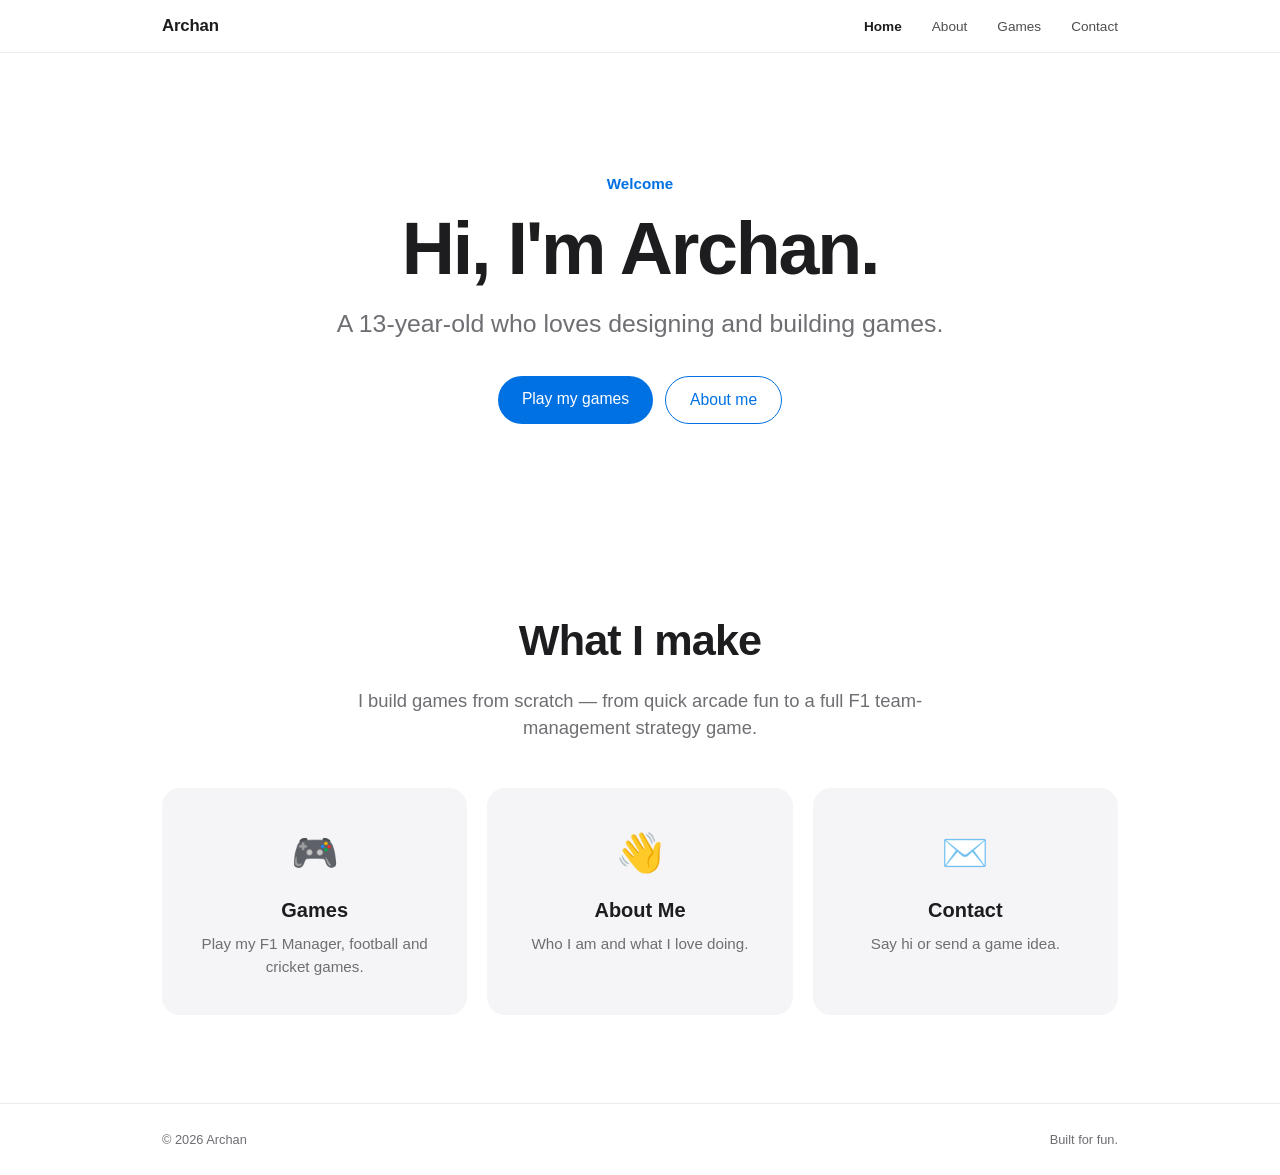
==== commit 694aff2c: "Make full-screen game links open in same tab" ====
--- a/index.html
+++ b/index.html
@@ -33,7 +33,7 @@
     <h2 class="h">What I make</h2>
     <p class="lead">I build games from scratch — from quick arcade fun to a full F1 team-management strategy game.</p>
     <div class="grid tiles">
-      <a class="tile" href="games.html"><div class="ic">🎮</div><h3>Games</h3><p>Play Snake, F1 Dash, and my F1 Manager.</p></a>
+      <a class="tile" href="games.html"><div class="ic">🎮</div><h3>Games</h3><p>Play my F1 Manager, football and cricket games.</p></a>
       <a class="tile" href="about.html"><div class="ic">👋</div><h3>About Me</h3><p>Who I am and what I love doing.</p></a>
       <a class="tile" href="contact.html"><div class="ic">✉️</div><h3>Contact</h3><p>Say hi or send a game idea.</p></a>
     </div>
